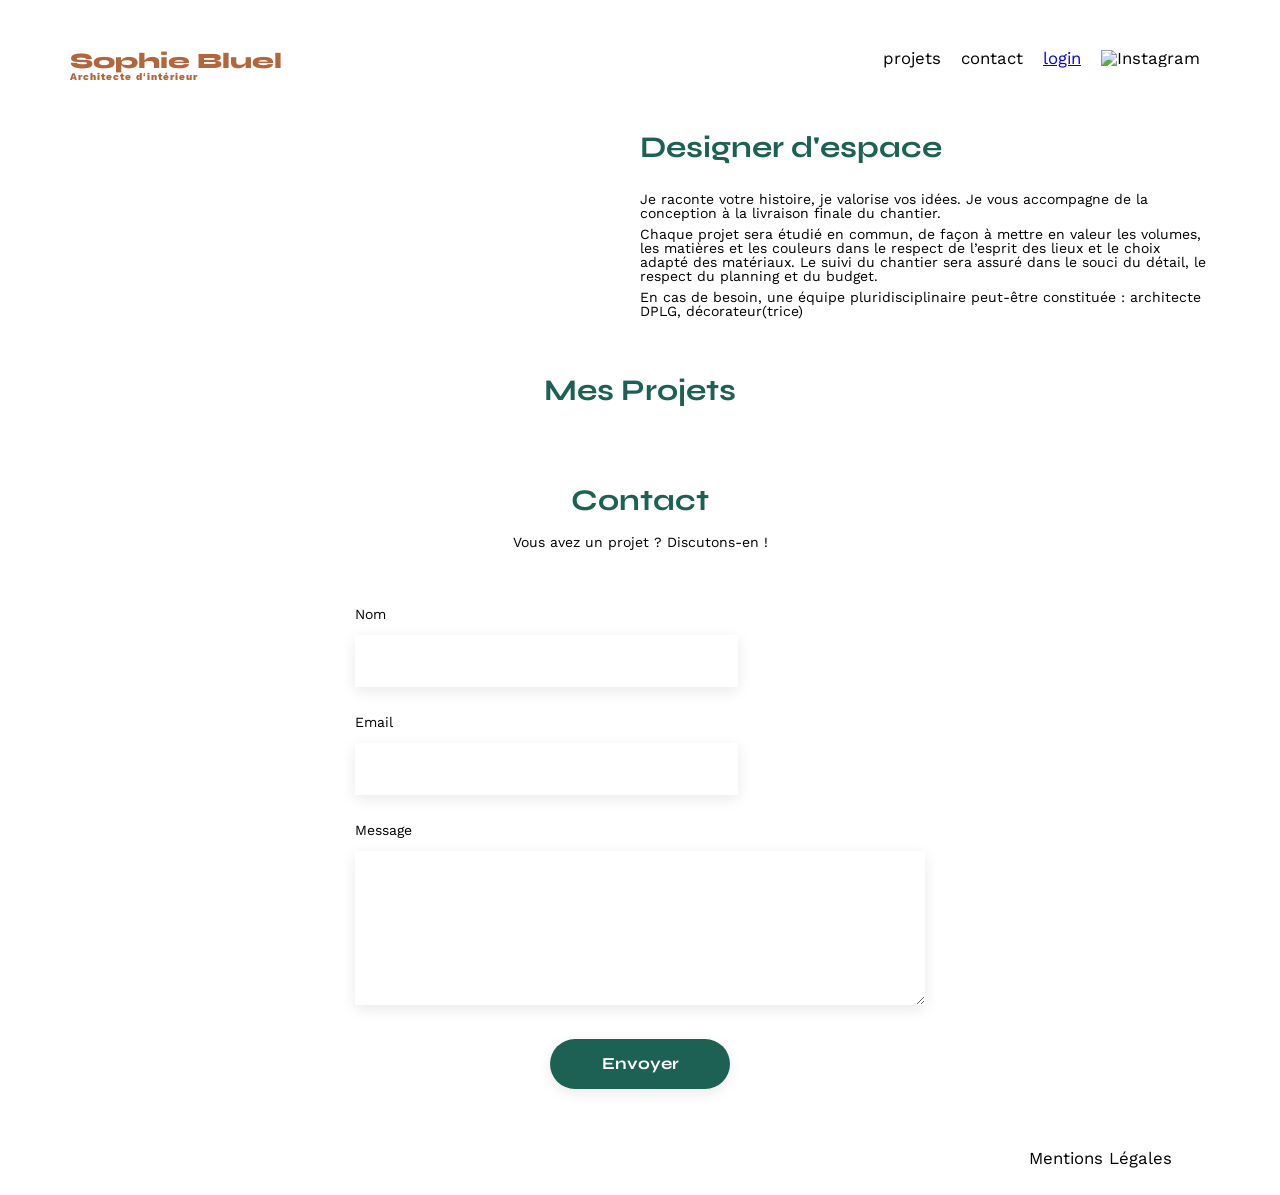
==== FrontEnd/index.html @ 02f51f23 "etape 1.1 terminer" ====
<!DOCTYPE html>
<html lang="fr">

<head>
	<meta charset="UTF-8">
	<title>Sophie Bluel - Architecte d'intérieur</title>
	<meta name="viewport" content="width=device-width, initial-scale=1.0">
	<link rel="preconnect" href="https://fonts.googleapis.com">
	<link rel="preconnect" href="https://fonts.gstatic.com" crossorigin>
	<link href="https://fonts.googleapis.com/css2?family=Syne:wght@700;800&family=Work+Sans&display=swap"
		rel="stylesheet">
	<meta name="description" content="">
	<link rel="stylesheet" href="./assets/style.css">
	<script type="module" src="js/script.js" defer></script>

<body>
	<header>
		<h1>Sophie Bluel <span>Architecte d'intérieur</span></h1>
		<nav>
			<ul>
				<li class="has-dropdown">projets
					<ul class="dropdown" id="category-menu">

					</ul>
				</li>
				<li>contact</li>
				<li><a href="login.html" id="auth-button">login</a></li>
				<li><img src="./assets/icons/instagram.png" alt="Instagram"></li>
			</ul>
		</nav>
	</header>
	<main>
		<section id="introduction">
			<figure>
				<img src="./assets/images/sophie-bluel.png" alt="">
			</figure>
			<article>
				<h2>Designer d'espace</h2>
				<p>Je raconte votre histoire, je valorise vos idées. Je vous accompagne de la conception à la livraison
					finale du chantier.</p>
				<p>Chaque projet sera étudié en commun, de façon à mettre en valeur les volumes, les matières et les
					couleurs dans le respect de l’esprit des lieux et le choix adapté des matériaux. Le suivi du
					chantier sera assuré dans le souci du détail, le respect du planning et du budget.</p>
				<p>En cas de besoin, une équipe pluridisciplinaire peut-être constituée : architecte DPLG,
					décorateur(trice)</p>
			</article>
		</section>
		<section id="portfolio">
			<h2>Mes Projets</h2>
			<div class="gallery">

			</div>
		</section>
		<section id="contact">
			<h2>Contact</h2>
			<p>Vous avez un projet ? Discutons-en !</p>
			<form action="#" method="post">
				<label for="name">Nom</label>
				<input type="text" name="name" id="name">
				<label for="email">Email</label>
				<input type="email" name="email" id="email">
				<label for="message">Message</label>
				<textarea name="message" id="message" cols="30" rows="10"></textarea>
				<input type="submit" value="Envoyer">
			</form>
		</section>
	</main>

	<footer>
		<nav>
			<ul>
				<li>Mentions Légales</li>
			</ul>
		</nav>
	</footer>
</body>

</html>
---- FrontEnd/assets/style.css ----
/* http://meyerweb.com/eric/tools/css/reset/
   v2.0 | 20110126
   License: none (public domain)
*/

html,
body,
div,
span,
applet,
object,
iframe,
h1,
h2,
h3,
h4,
h5,
h6,
p,
blockquote,
pre,
a,
abbr,
acronym,
address,
big,
cite,
code,
del,
dfn,
em,
img,
ins,
kbd,
q,
s,
samp,
small,
strike,
strong,
sub,
sup,
tt,
var,
b,
u,
i,
center,
dl,
dt,
dd,
ol,
ul,
li,
fieldset,
form,
label,
legend,
table,
caption,
tbody,
tfoot,
thead,
tr,
th,
td,
article,
aside,
canvas,
details,
embed,
figure,
figcaption,
footer,
header,
hgroup,
menu,
nav,
output,
ruby,
section,
summary,
time,
mark,
audio,
video {
	margin: 0;
	padding: 0;
	border: 0;
	font-size: 100%;
	font: inherit;
	vertical-align: baseline;
}

/* HTML5 display-role reset for older browsers */
article,
aside,
details,
figcaption,
figure,
footer,
header,
hgroup,
menu,
nav,
section {
	display: block;
}

body {
	line-height: 1;
}

ol,
ul {
	list-style: none;
}

blockquote,
q {
	quotes: none;
}

blockquote:before,
blockquote:after,
q:before,
q:after {
	content: '';
	content: none;
}

table {
	border-collapse: collapse;
	border-spacing: 0;
}

/** end reset css**/
body {
	max-width: 1140px;
	margin: auto;
	font-family: 'Work Sans';
	font-size: 14px;
}

header {
	display: flex;
	justify-content: space-between;
	margin: 50px 0
}

section {
	margin: 50px 0
}

h1 {
	display: flex;
	flex-direction: column;
	font-family: 'Syne';
	font-size: 22px;
	font-weight: 800;
	color: #B1663C
}

h1>span {
	font-family: 'Work Sans';
	font-size: 10px;
	letter-spacing: 0.1em;
	;
}

h2 {
	font-family: 'Syne';
	font-weight: 700;
	font-size: 30px;
	color: #1D6154
}

nav ul {
	display: flex;
	align-items: center;
	list-style-type: none;

}

nav li {
	padding: 0 10px;
	font-size: 1.2em;
}

li:hover {
	color: #B1663C;
}

#introduction {
	display: flex;
	align-items: center;
}

#introduction figure {
	flex: 1
}

#introduction img {
	display: block;
	margin: auto;
	width: 80%;
}

#introduction article {
	flex: 1
}

#introduction h2 {
	margin-bottom: 1em;
}

#introduction p {
	margin-bottom: 0.5em;
}

#portfolio h2 {
	text-align: center;
	margin-bottom: 1em;
}

.gallery {
	width: 100%;
	display: grid;
	grid-template-columns: 1fr 1fr 1fr;
	grid-column-gap: 20px;
	grid-row-gap: 20px;
}

.gallery img {
	width: 100%;

}

#contact {
	width: 50%;
	margin: auto;
}

#contact>* {
	text-align: center;

}

#contact h2 {
	margin-bottom: 20px;
}

#contact form {
	text-align: left;
	margin-top: 30px;
	display: flex;
	flex-direction: column;
}

#contact input {
	height: 50px;
	font-size: 1.2em;
	border: none;
	box-shadow: 0px 4px 14px rgba(0, 0, 0, 0.09);
}

#contact label {
	margin: 2em 0 1em 0;
}

#contact textarea {
	border: none;
	box-shadow: 0px 4px 14px rgba(0, 0, 0, 0.09);
}

input[type="submit"] {
	font-family: 'Syne';
	font-weight: 700;
	color: white;
	background-color: #1D6154;
	margin: 2em auto;
	width: 180px;
	text-align: center;
	border-radius: 60px;
}

footer nav ul {
	display: flex;
	justify-content: flex-end;
	margin: 2em
}

/* Menu déroulant caché par défaut */
.dropdown {
	display: none;
	position: absolute;
	background: white;
	border: 1px solid #ddd;
	padding: 10px;
	list-style: none;
	margin: 0;
	box-shadow: 0 2px 5px rgba(0, 0, 0, 0.2);
}

/* Afficher le menu quand on survole */
.has-dropdown:hover .dropdown {
	display: block;
}

/* Style des items */
.dropdown li {
	padding: 8px 15px;
	cursor: pointer;
	font-size: small;
}

.dropdown li:hover {
	background: #f0f0f0;
}



/*********************Page login***********************/

.login-container {
	display: flex;
	justify-content: center;
	align-items: center;
	flex-direction: column;
	gap: 30px;
}

.form-group {
	display: flex;
	flex-direction: column;
	gap: 30px;
}


input {
	width: 379px;
	height: 51px;
	background: #FFFFFF;
	box-shadow: 0px 4px 14px rgba(0, 0, 0, 0.09);
}
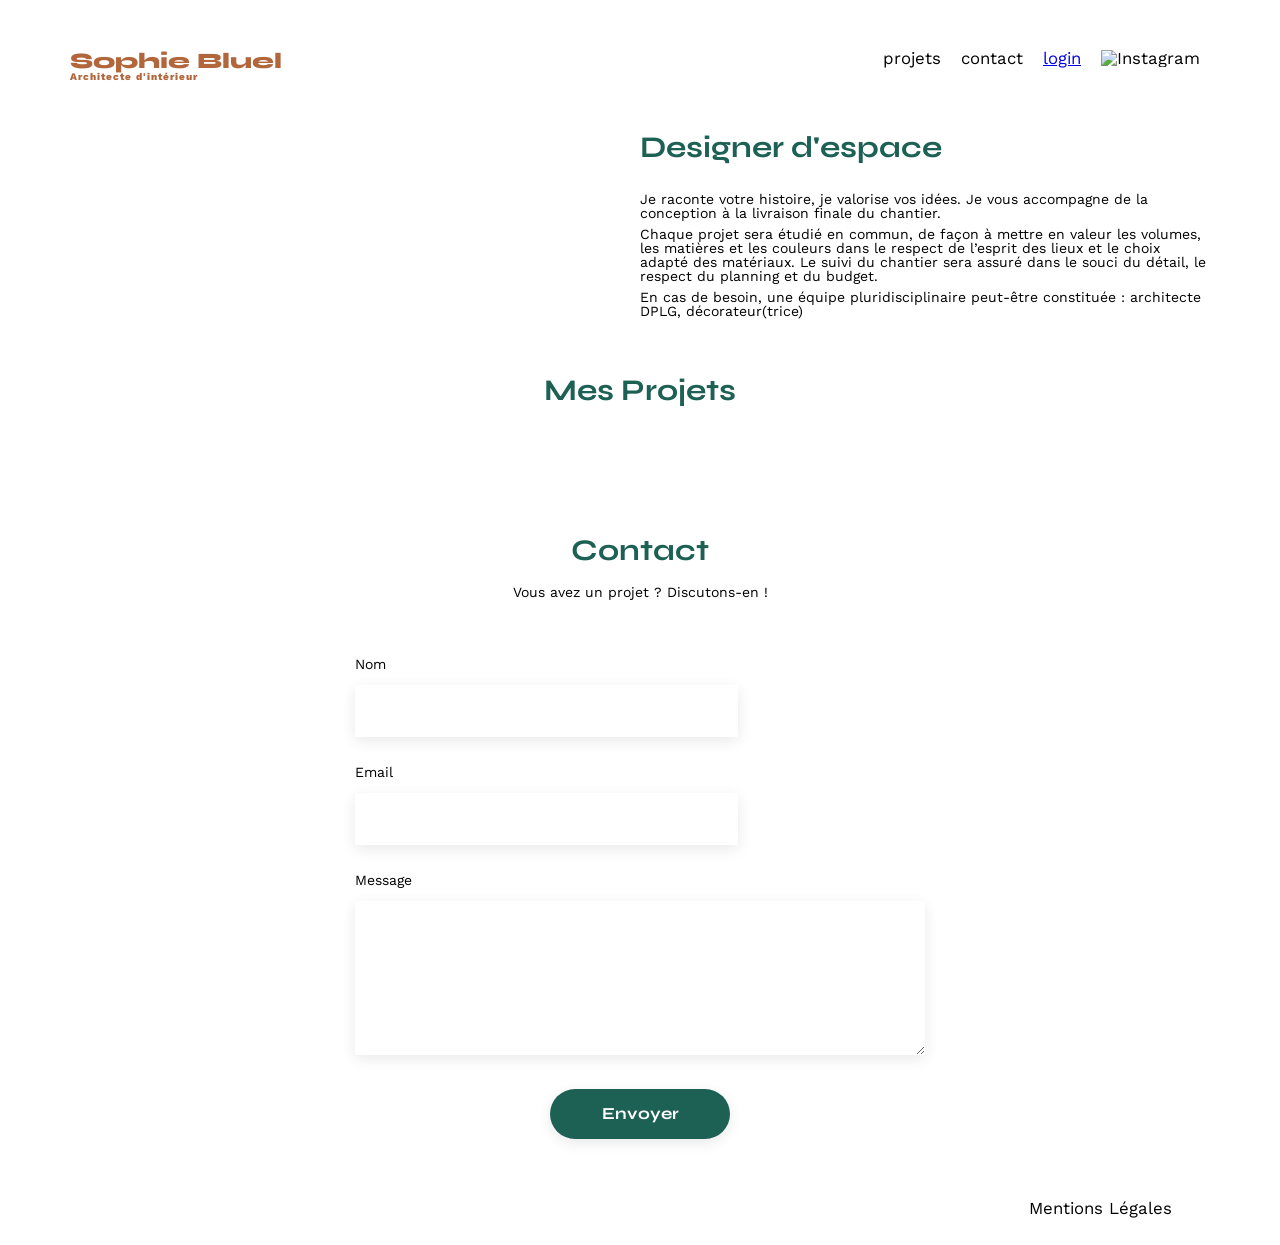
==== commit 2b5420c2: "Etape 1.2 terminé" ====
--- a/FrontEnd/index.html
+++ b/FrontEnd/index.html
@@ -19,9 +19,6 @@
 		<nav>
 			<ul>
 				<li class="has-dropdown">projets
-					<ul class="dropdown" id="category-menu">
-
-					</ul>
 				</li>
 				<li>contact</li>
 				<li><a href="login.html" id="auth-button">login</a></li>
@@ -47,8 +44,9 @@
 		</section>
 		<section id="portfolio">
 			<h2>Mes Projets</h2>
+			 <div class="filters" id="filters">
+    </div>
 			<div class="gallery">
-
 			</div>
 		</section>
 		<section id="contact">
--- a/FrontEnd/assets/style.css
+++ b/FrontEnd/assets/style.css
@@ -223,6 +223,40 @@
 	margin-bottom: 1em;
 }
 
+.filters {
+	display: flex;
+	align-items: center;
+	gap: 10px;
+	margin-bottom: 50px;
+	width: 51%;
+	margin: 0 auto 50px;
+
+}
+
+
+.filter-btn {
+	flex: auto;
+	border: 1px solid #1D6154;
+	border-radius: 60px;
+	height: 38px;
+	font-family: 'Syne';
+	font-style: normal;
+	font-weight: 700;
+	font-size: 16px;
+	line-height: 19px;
+	text-align: center;
+	background-color: white;
+	color: #1D6154;
+}
+
+.filter-btn.active {
+    background: #1D6154;
+    color: white;
+}
+
+
+
+
 .gallery {
 	width: 100%;
 	display: grid;
@@ -290,35 +324,6 @@
 	margin: 2em
 }
 
-/* Menu déroulant caché par défaut */
-.dropdown {
-	display: none;
-	position: absolute;
-	background: white;
-	border: 1px solid #ddd;
-	padding: 10px;
-	list-style: none;
-	margin: 0;
-	box-shadow: 0 2px 5px rgba(0, 0, 0, 0.2);
-}
-
-/* Afficher le menu quand on survole */
-.has-dropdown:hover .dropdown {
-	display: block;
-}
-
-/* Style des items */
-.dropdown li {
-	padding: 8px 15px;
-	cursor: pointer;
-	font-size: small;
-}
-
-.dropdown li:hover {
-	background: #f0f0f0;
-}
-
-
 
 /*********************Page login***********************/
 
@@ -342,4 +347,5 @@
 	height: 51px;
 	background: #FFFFFF;
 	box-shadow: 0px 4px 14px rgba(0, 0, 0, 0.09);
-}+}
+
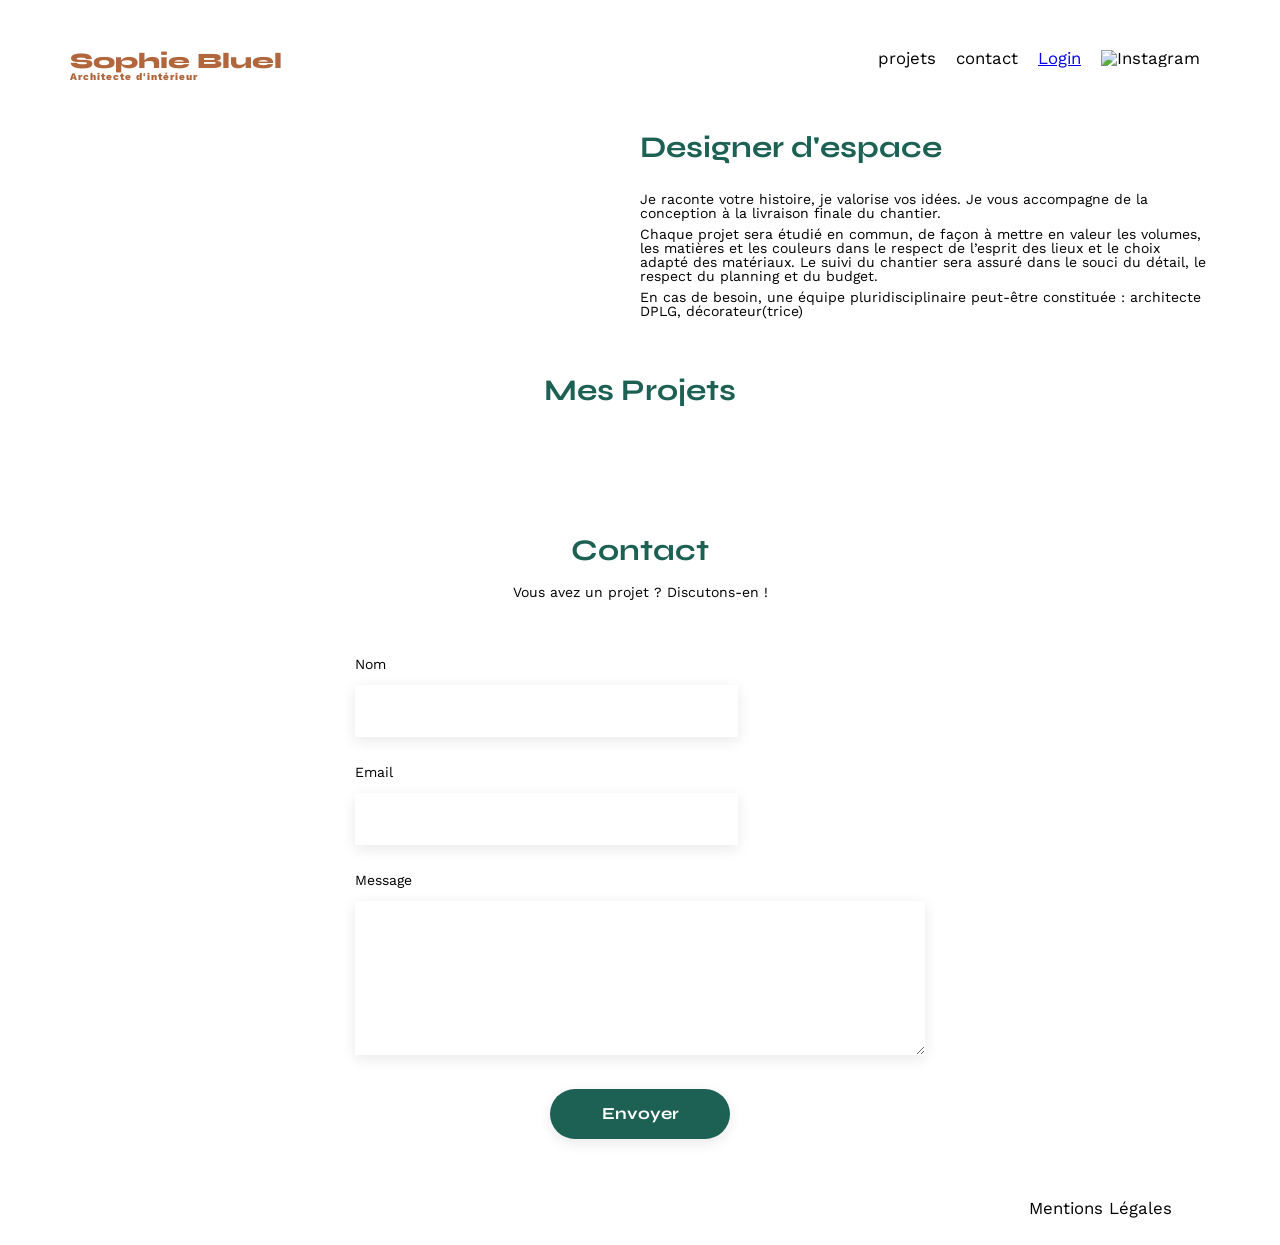
==== commit fb419a92: "etape 2 terminé" ====
--- a/FrontEnd/index.html
+++ b/FrontEnd/index.html
@@ -44,8 +44,8 @@
 		</section>
 		<section id="portfolio">
 			<h2>Mes Projets</h2>
-			 <div class="filters" id="filters">
-    </div>
+			<div class="filters" id="filters">
+			</div>
 			<div class="gallery">
 			</div>
 		</section>
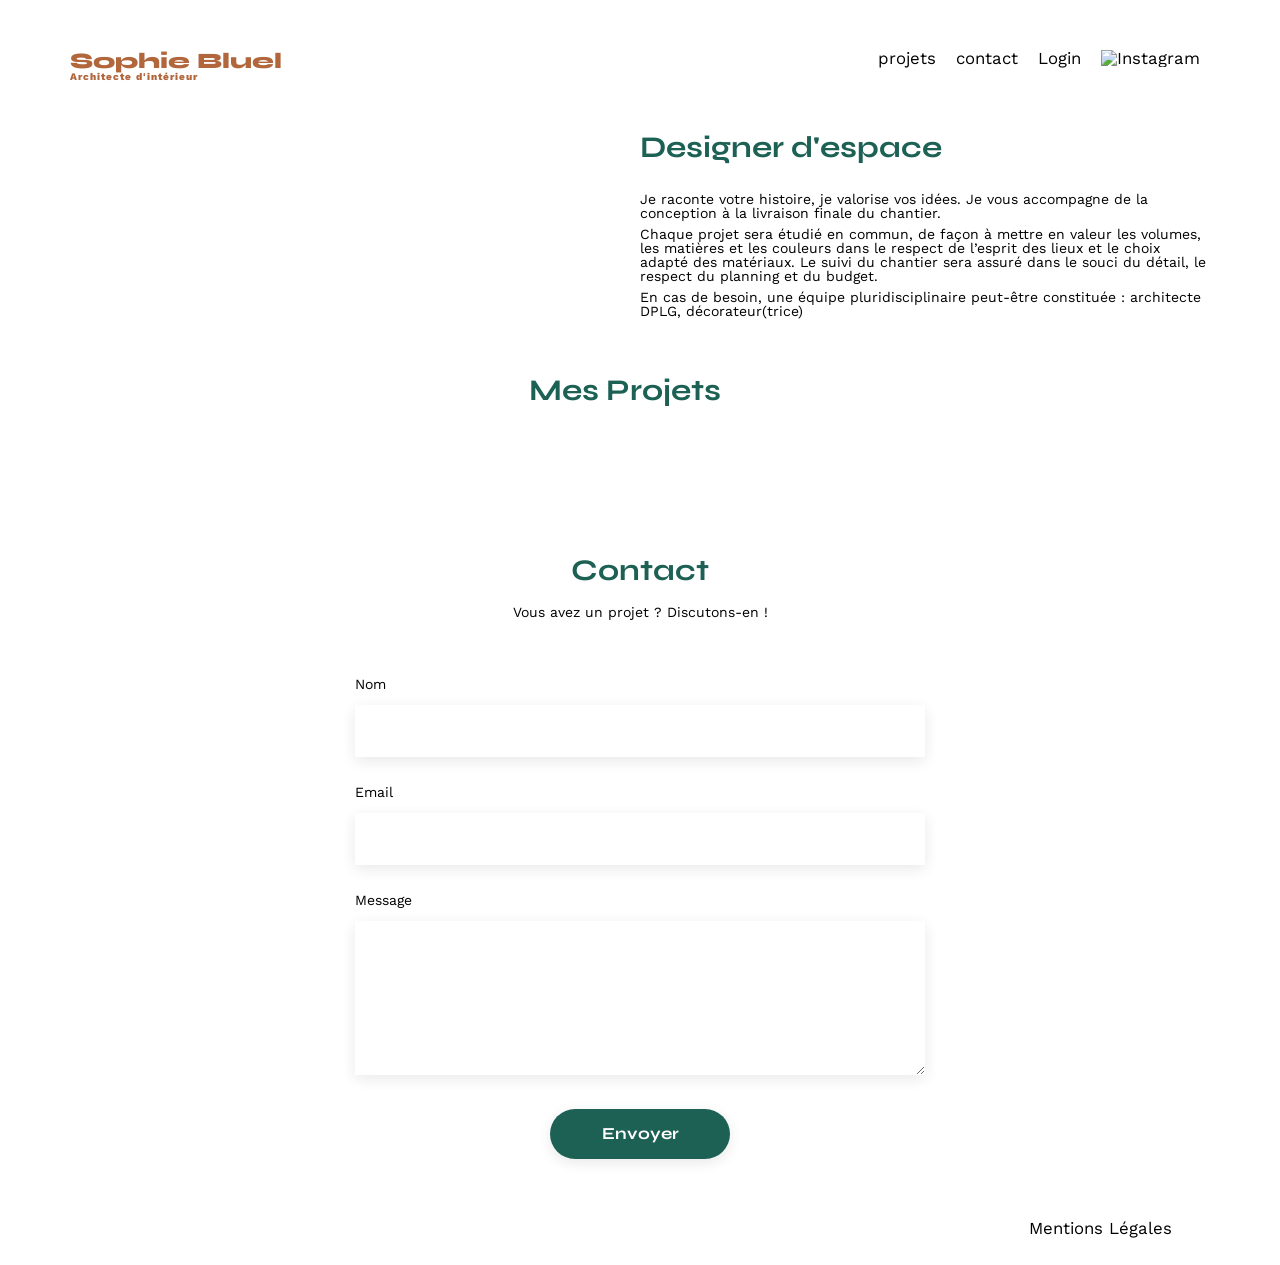
==== commit a6d720bf: "logique metier termié, css a finit" ====
--- a/FrontEnd/index.html
+++ b/FrontEnd/index.html
@@ -9,6 +9,7 @@
 	<link rel="preconnect" href="https://fonts.gstatic.com" crossorigin>
 	<link href="https://fonts.googleapis.com/css2?family=Syne:wght@700;800&family=Work+Sans&display=swap"
 		rel="stylesheet">
+		<link rel="stylesheet" href="https://cdnjs.cloudflare.com/ajax/libs/font-awesome/6.4.0/css/all.min.css">
 	<meta name="description" content="">
 	<link rel="stylesheet" href="./assets/style.css">
 	<script type="module" src="js/script.js" defer></script>
@@ -43,7 +44,10 @@
 			</article>
 		</section>
 		<section id="portfolio">
-			<h2>Mes Projets</h2>
+			<div class="portfolio-header">
+				<h2>Mes Projets</h2>
+				<div id="edit-mode"></div>
+			</div>
 			<div class="filters" id="filters">
 			</div>
 			<div class="gallery">
--- a/FrontEnd/assets/style.css
+++ b/FrontEnd/assets/style.css
@@ -187,6 +187,12 @@
 	font-size: 1.2em;
 }
 
+a {
+    text-decoration: none;
+    color: inherit;
+}
+
+
 li:hover {
 	color: #B1663C;
 }
@@ -221,6 +227,33 @@
 #portfolio h2 {
 	text-align: center;
 	margin-bottom: 1em;
+}
+
+.portfolio-header {
+    display: flex;
+    justify-content: center;
+    align-items: center;
+    gap: 31px; /* Espace entre le titre et le bouton */
+    margin-bottom: 20px;
+}
+
+.modif-btn {
+	flex: auto;
+	border: 0px;
+	height: 38px;
+	font-family: 'Syne';
+	font-style: normal;
+	font-weight: 700;
+	font-size: 16px;
+	line-height: 19px;
+	text-align: center;
+	background-color: white;
+	color: black;
+}
+
+.modif-btn.active {
+    background: #1D6154;
+    color: white;
 }
 
 .filters {
@@ -257,6 +290,9 @@
 
 
 
+
+
+
 .gallery {
 	width: 100%;
 	display: grid;
@@ -325,27 +361,153 @@
 }
 
 
-/*********************Page login***********************/
-
-.login-container {
-	display: flex;
-	justify-content: center;
-	align-items: center;
-	flex-direction: column;
-	gap: 30px;
-}
-
+/********************* Modale **********************/
+
+/* Modale */
+/* Modale */
+.modal {
+    display: none;
+    position: fixed;
+    z-index: 9999;
+    left: 0;
+    top: 0;
+    width: 100%;
+    height: 100%;
+    background-color: rgba(0, 0, 0, 0.7);
+}
+
+.modal-content {
+    position: relative;
+    background-color: white;
+    margin: 5% auto;
+    padding: 40px;
+    width: 90%;
+    max-width: 630px;
+    border-radius: 10px;
+    box-shadow: 0 5px 30px rgba(0, 0, 0, 0.5);
+}
+
+.modal-content h2 {
+    margin-bottom: 30px;
+    text-align: center;
+    color: #000;
+    font-size: 26px;
+}
+
+.close {
+    position: absolute;
+    top: 15px;
+    right: 25px;
+    font-size: 30px;
+    font-weight: bold;
+    color: #000;
+    cursor: pointer;
+}
+
+.close:hover {
+    color: #666;
+}
+
+/* Galerie des projets */
+.galerie-projets {
+    display: grid;
+    grid-template-columns: repeat(5, 1fr);
+    gap: 10px;
+    margin-bottom: 30px;
+}
+
+.projet-item {
+    position: relative;
+    width: 100%;
+    aspect-ratio: 1;
+}
+
+.projet-item img {
+    width: 100%;
+    height: 100%;
+    object-fit: cover;
+}
+
+.btn-delete {
+    position: absolute;
+    top: 5px;
+    right: 5px;
+    background: #000;
+    color: white;
+    border: none;
+    width: 24px;
+    height: 24px;
+    border-radius: 2px;
+    cursor: pointer;
+    display: flex;
+    align-items: center;
+    justify-content: center;
+    font-size: 12px;
+}
+
+.btn-delete:hover {
+    background: #D65353;
+}
+
+/* Séparateur */
+.separator {
+    border: none;
+    border-top: 1px solid #B3B3B3;
+    margin: 30px 0;
+}
+
+/* Bouton Ajouter une photo */
+.btn-ajouter-photo {
+    width: 100%;
+    padding: 12px;
+    background: #1D6154;
+    color: white;
+    border: none;
+    border-radius: 60px;
+    font-size: 16px;
+    font-family: 'Syne', sans-serif;
+    cursor: pointer;
+}
+
+.btn-ajouter-photo:hover {
+    background: #0E2F28;
+}
+
+/* Formulaire d'ajout */
 .form-group {
-	display: flex;
-	flex-direction: column;
-	gap: 30px;
-}
-
-
-input {
-	width: 379px;
-	height: 51px;
-	background: #FFFFFF;
-	box-shadow: 0px 4px 14px rgba(0, 0, 0, 0.09);
-}
-
+    margin-bottom: 20px;
+}
+
+.form-group label {
+    display: block;
+    margin-bottom: 8px;
+    font-weight: 500;
+    color: #3D3D3D;
+}
+
+.form-group input,
+.form-group select {
+    width: 100%;
+    padding: 12px;
+    border: 1px solid #B1B1B1;
+    border-radius: 4px;
+    font-size: 14px;
+    box-sizing: border-box;
+}
+
+.btn-valider {
+    width: 100%;
+    padding: 12px;
+    background: #1D6154;
+    color: white;
+    border: none;
+    border-radius: 60px;
+    font-size: 16px;
+    font-family: 'Syne', sans-serif;
+    cursor: pointer;
+    margin-top: 20px;
+}
+
+.btn-valider:hover {
+    background: #0E2F28;
+}
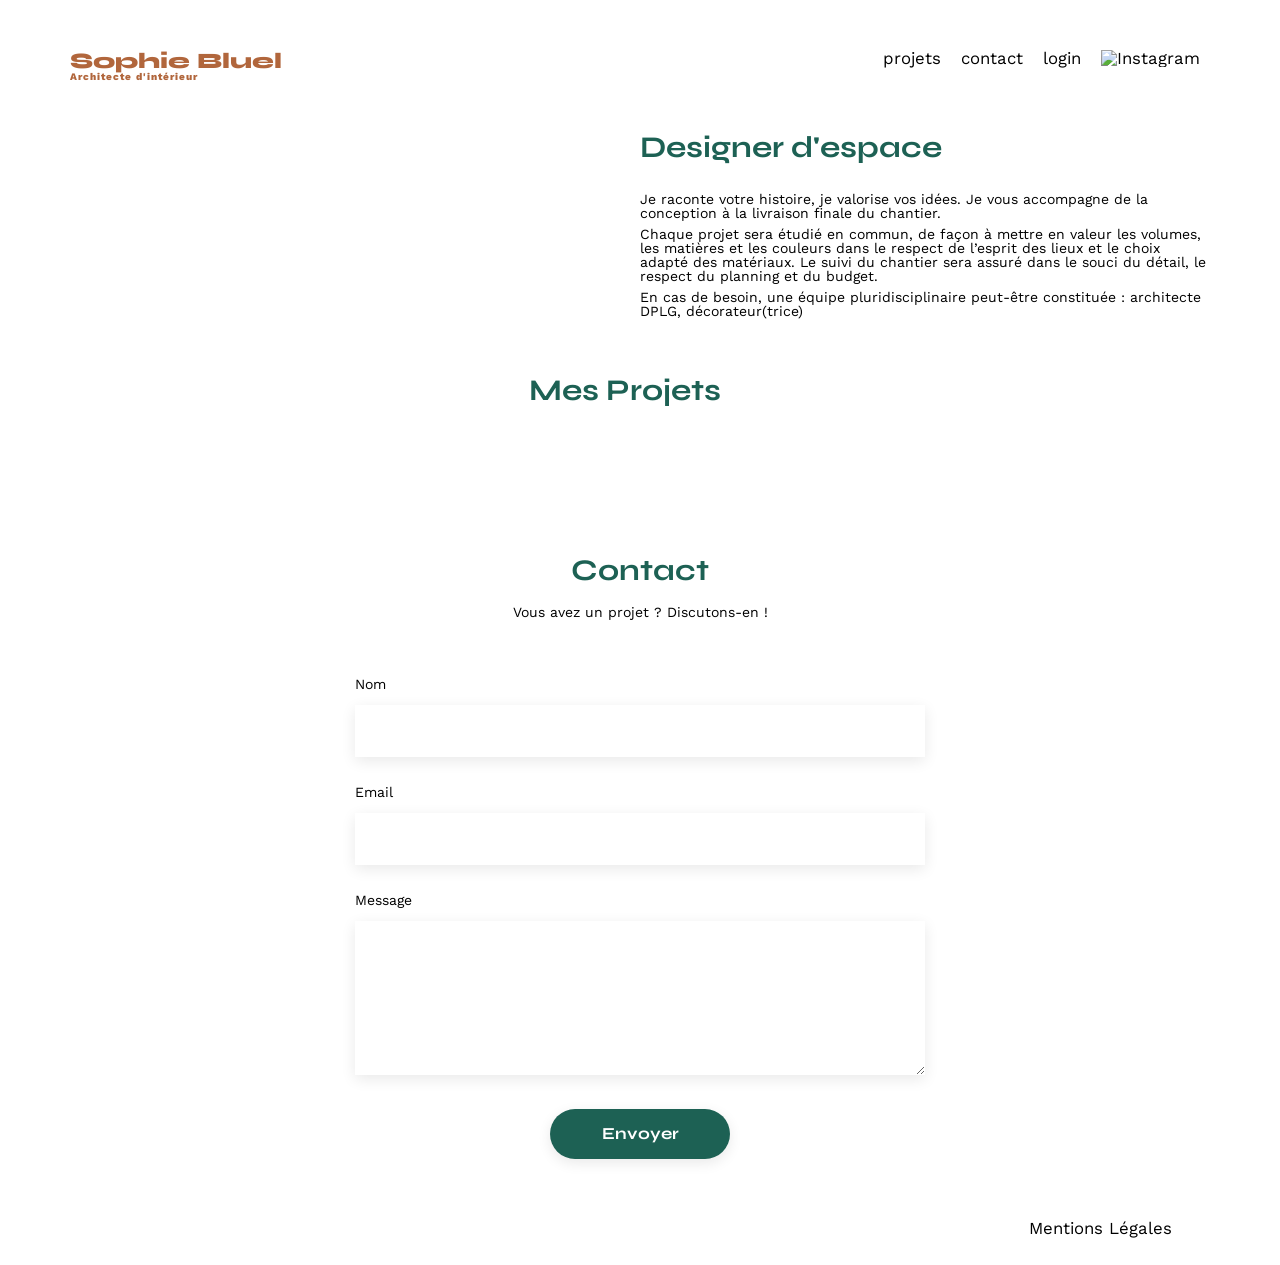
==== commit 8230c7c9: "feat : modal ajouter au projet" ====
--- a/FrontEnd/index.html
+++ b/FrontEnd/index.html
@@ -12,16 +12,15 @@
 		<link rel="stylesheet" href="https://cdnjs.cloudflare.com/ajax/libs/font-awesome/6.4.0/css/all.min.css">
 	<meta name="description" content="">
 	<link rel="stylesheet" href="./assets/style.css">
-	<script type="module" src="js/script.js" defer></script>
+	<script type="module" src="js/index.js" defer></script>
 
 <body>
 	<header>
 		<h1>Sophie Bluel <span>Architecte d'intérieur</span></h1>
 		<nav>
 			<ul>
-				<li class="has-dropdown">projets
-				</li>
-				<li>contact</li>
+				<li class="has-dropdown">projets</li>
+                <li><a href="index.html#contact">contact</a></li>
 				<li><a href="login.html" id="auth-button">login</a></li>
 				<li><img src="./assets/icons/instagram.png" alt="Instagram"></li>
 			</ul>
--- a/FrontEnd/assets/style.css
+++ b/FrontEnd/assets/style.css
@@ -90,6 +90,7 @@
 	font-size: 100%;
 	font: inherit;
 	vertical-align: baseline;
+    scroll-behavior: smooth;
 }
 
 /* HTML5 display-role reset for older browsers */
@@ -266,7 +267,6 @@
 
 }
 
-
 .filter-btn {
 	flex: auto;
 	border: 1px solid #1D6154;
@@ -287,12 +287,6 @@
     color: white;
 }
 
-
-
-
-
-
-
 .gallery {
 	width: 100%;
 	display: grid;
@@ -380,9 +374,12 @@
     position: relative;
     background-color: white;
     margin: 5% auto;
-    padding: 40px;
+    padding-left: 105px;
+    padding-right: 105px;
+    padding-top: 80px;
+    padding-bottom: 80px;
     width: 90%;
-    max-width: 630px;
+    max-width: 420px; 
     border-radius: 10px;
     box-shadow: 0 5px 30px rgba(0, 0, 0, 0.5);
 }
@@ -392,6 +389,20 @@
     text-align: center;
     color: #000;
     font-size: 26px;
+}
+
+.back-arrow {
+    position: absolute;
+    top: 20px;
+    left: 30px;
+    font-size: 20px;
+    color: #000;
+    cursor: pointer;
+    transition: color 0.3s ease;
+}
+
+.back-arrow:hover {
+    color: #666;
 }
 
 .close {
@@ -408,7 +419,6 @@
     color: #666;
 }
 
-/* Galerie des projets */
 .galerie-projets {
     display: grid;
     grid-template-columns: repeat(5, 1fr);
@@ -449,14 +459,12 @@
     background: #D65353;
 }
 
-/* Séparateur */
 .separator {
     border: none;
     border-top: 1px solid #B3B3B3;
     margin: 30px 0;
 }
 
-/* Bouton Ajouter une photo */
 .btn-ajouter-photo {
     width: 100%;
     padding: 12px;
@@ -473,7 +481,6 @@
     background: #0E2F28;
 }
 
-/* Formulaire d'ajout */
 .form-group {
     margin-bottom: 20px;
 }
@@ -510,4 +517,225 @@
 
 .btn-valider:hover {
     background: #0E2F28;
+}
+
+#edit-mode-banner {
+    width: 100%;
+    height: 59px;
+    background-color: #000;
+    display: flex;
+    align-items: center;
+    justify-content: center;
+    position: fixed;
+    top: 0;
+    left: 0;
+    z-index: 1000;
+}
+
+#edit-mode-banner span {
+    color: #fff;
+    font-size: 16px;
+	padding-left: 5px;
+}
+
+body.edit-mode {
+    padding-top: 59px;
+}
+
+.file-input-container {
+    width: 100%;
+    height: 169px;
+    background: #E8F1F6;
+    border-radius: 3px;
+    display: flex;
+    align-items: center;
+    justify-content: center;
+    margin-bottom: 20px;
+}
+
+.file-input-container {
+    width: 100%;
+    height: 169px;
+    background: #E8F1F6;
+    border-radius: 3px;
+    display: flex;
+    flex-direction: column;
+    align-items: center;
+    justify-content: center;
+    gap: 10px;
+    margin-bottom: 20px;
+}
+
+.file-input-label {
+    display: inline-flex;
+    align-items: center;
+    justify-content: center;
+    cursor: pointer;
+    width: 173px;
+    padding: 10px 30px; 
+    background: #CBD6DC;
+    border-radius: 50px;
+    box-sizing: border-box;
+}
+
+.file-input-label span {
+    color: #306685;
+    font-family: 'Work Sans';
+    font-style: normal;
+    font-weight: 500;
+    font-size: 14px;
+    line-height: 1;
+    text-align: center;
+    white-space: nowrap; 
+}
+
+.file-input-label:hover {
+    background: #B8C9D1;
+}
+
+.file-input-label:hover span {
+    text-decoration: underline;
+}
+
+.file-info {
+    font-size: 10px;
+    color: #444;
+    margin: 0;
+}
+
+.file-input-label span {
+    color: #306685;
+    font-size: 14px;
+}
+
+.file-input-label:hover span {
+    text-decoration: underline;
+}
+
+.modal-content .form-group select {
+    width: 100%;
+    padding: 12px;
+    border: 1px solid #B1B1B1;
+    border-radius: 4px;
+    font-size: 14px;
+    box-sizing: border-box;
+    background-color: #FFFFFF;
+    cursor: pointer;
+    font-family: 'Work Sans', sans-serif;
+    color: #3D3D3D;
+}
+
+.modal-content .form-group select:focus {
+    outline: none;
+    border-color: #1D6154;
+}
+
+.modal-content .form-group select option {
+    background-color: #FFFFFF;
+    color: #3D3D3D;
+    padding: 10px;
+}
+
+.icon-image {
+    width: 58px;
+    height: 46px;
+    transition: all 0.3s ease;
+}
+
+.icon-image.preview {
+    width: 100%;
+    height: auto;
+    max-height: 169px;
+    object-fit: contain;
+}
+
+.file-input-container {
+    width: 100%;
+    height: 169px;
+    background: #E8F1F6;
+    border-radius: 3px;
+    display: flex;
+    flex-direction: column;
+    align-items: center;
+    justify-content: center;
+    gap: 10px;
+    margin-bottom: 20px;
+    cursor: pointer;
+    transition: background 0.3s ease;
+}
+
+.file-input-container:hover {
+    background: #D8E8F1;
+}
+
+
+/***************** Login page *******************/
+.login-container {
+	margin-top: 150px;
+	display: flex;
+	justify-content: center;
+	align-items: center;
+	flex-direction: column;
+	gap: 45px;
+}
+
+.form-group-login {
+	display: flex;
+	flex-direction: column;
+	gap: 10px;
+	margin-bottom: 15px;
+}
+
+
+.login-input {
+	width: 379px;
+	height: 51px;
+	background: #FFFFFF;
+	border: #FFFFFF;
+	box-shadow: 0px 4px 14px rgba(0, 0, 0, 0.09);
+}
+
+.submit-bnt {
+	display: flex;
+	justify-content: center;
+	align-items: center;
+	background: #1D6154;
+	border-radius: 60px;
+	width: 179px;
+	height: 36px;
+	font-family: 'Syne';
+	font-style: normal;
+	font-weight: 700;
+	font-size: 14px;
+	line-height: 17px;
+	text-align: center;
+	color: #FFFFFF;
+	margin: 0 auto;
+
+}
+
+/* Messages de notification */
+.message {
+    padding: 15px;
+    margin-bottom: 20px;
+    border-radius: 4px;
+    font-size: 14px;
+    animation: slideDown 0.3s ease-out;
+}
+
+.error-message {
+    background-color: #fee;
+    border: 1px solid #fcc;
+    color: #c33;
+}
+
+.success-message {
+    background-color: #efe;
+    border: 1px solid #cfc;
+    color: rgb(30, 143, 30);
+}
+
+.message p {
+    margin: 0;
+    font-weight: 500;
 }
